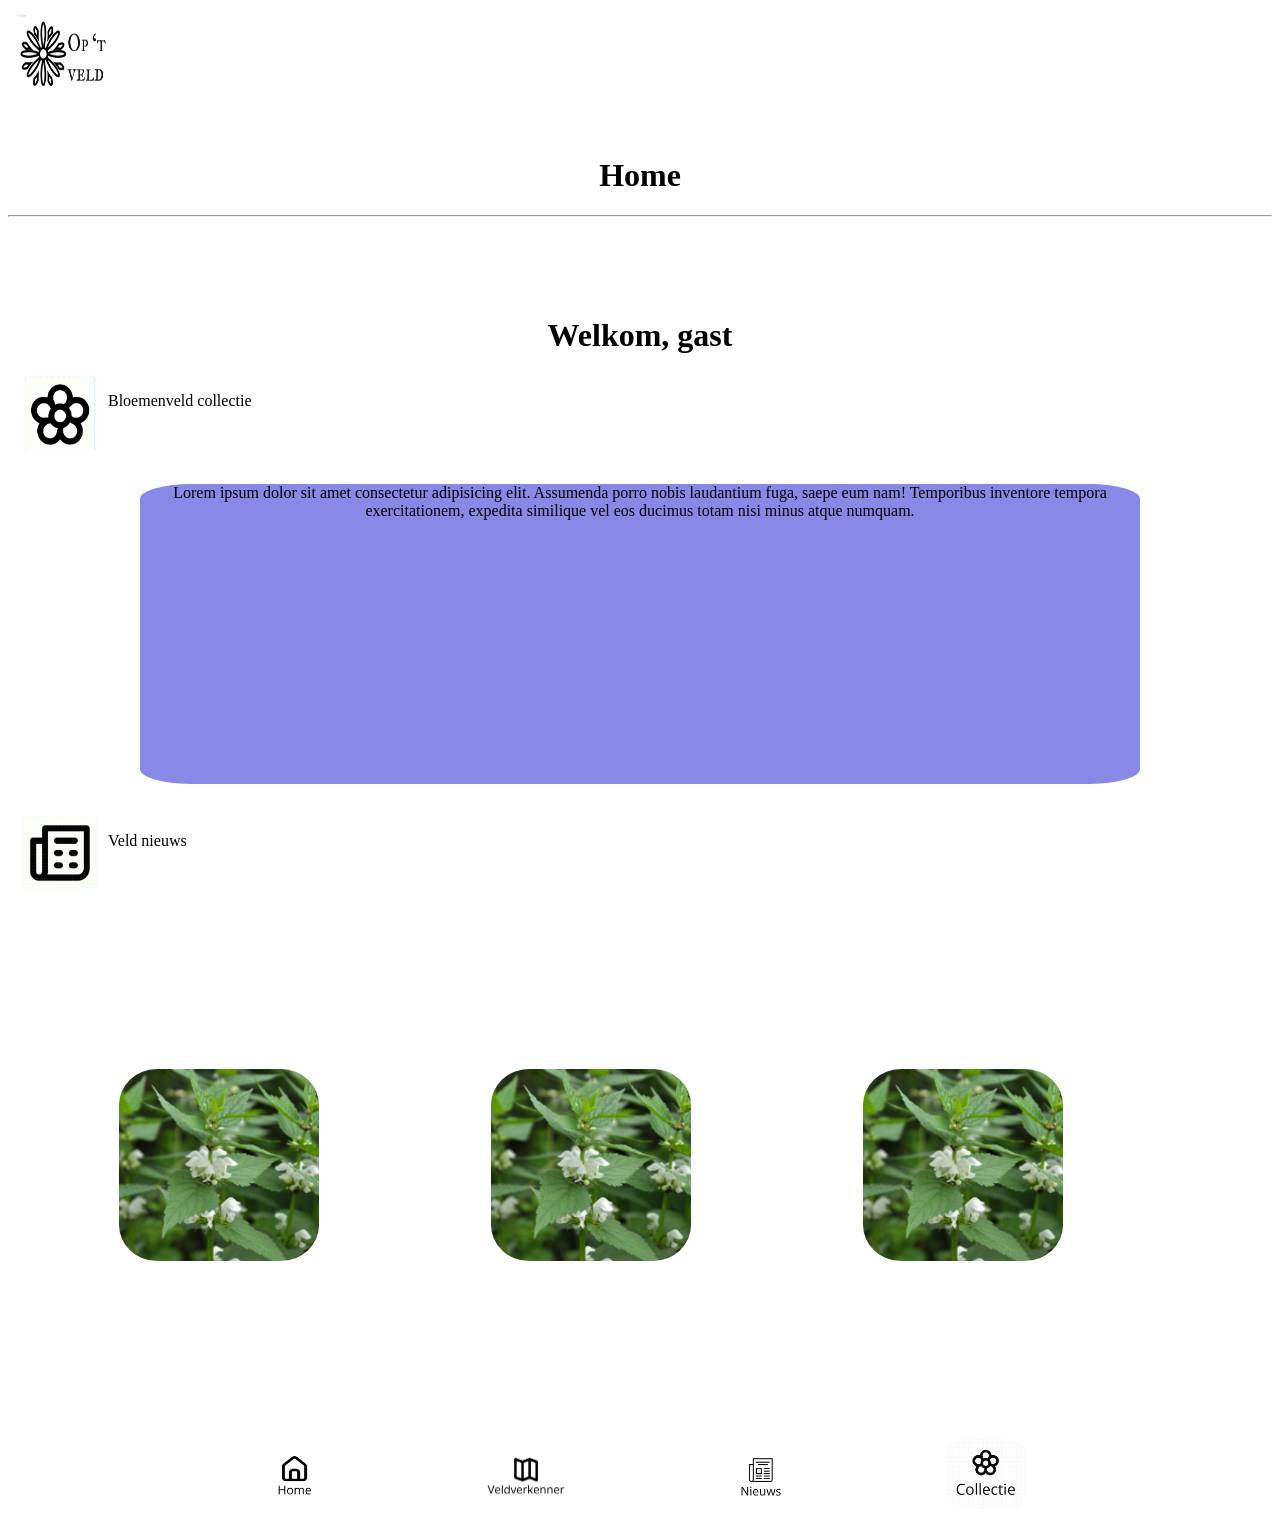
==== index.html @ b9565fb1 "Ik heb de meeste van de github en mentor feedback aangepast op mijn project, met meerdere aanpassing" ====
<!DOCTYPE html>
<html lang="en">
<head>
    <meta charset="UTF-8">
    <meta name="viewport" content="width=device-width initial-scale=1.0">
    <title>Homepage</title>
    <link rel="stylesheet" href="CSS/styles.css">
</head>
<body>
    <header>
        <img class="Logo"  src="Images/LOGO2-removebg-preview.png">
        <h1>Home</h1>
    </header>
    <hr>
<main>

        <h1 class="welkom">Welkom, gast</h1>

        <section class="BC">
           <img class="logo" src="Images/Logo.PNG"> 
           <p>Bloemenveld collectie</p>
        </section>
        <br>

    <div class="box">Lorem ipsum dolor sit amet consectetur adipisicing elit. 
    Assumenda porro nobis laudantium fuga, saepe eum nam! Temporibus inventore tempora exercitationem, 
    expedita similique vel eos ducimus totam nisi minus atque numquam.</div>


<div class="veld-nieuws">
    <img class="icon2" src="Images/veldkenner.PNG">
    <p>Veld nieuws</p>
</div>


<div class="carousel">
  <div class="carousel-track">
    <div class="group">
       <a href="https://coffeecompany.nl/locations/wibautstraat-7/">
    <div class="card"><img class="spots" src="Images/Header.PNG" alt="image of a coffee spot"></div>
    </a>

<a href="https://hvana.nl/nieuws/dit-zijn-de-plekken-om-te-chillen-op-de-campus">
    <div class="card"><img class="spots" src="Images/Header.PNG" alt="image of a business building"></div>
    </a>

<a href="https://www.hva.nl/locaties/wibauthuis-bibliotheek">
    <div class="card"><img class="spots" src="Images/Header.PNG" alt="image of a library"></div>
    </a>

<a href="https://www.hva.nl/locaties/benno-premselahuis">
    <div class="card"><img class="spots" src="Images/Header.PNG" alt="image of the BPH house"></div>
    </a>

<a href="https://www.hva.nl/locaties/jakoba-mulderhuis">
    <div class="card"><img class="spots" src="Images/Header.PNG" alt="image of the JMH house"></div>
    </a>

<div class="group">

    <a href="https://www.youtube.com/watch?v=Q81r0pHQcbk">
        <div class="card"><img class="spots" src="Images/Header.PNG" alt="Image of Leeuwenburg building HvA"></div>
        </a>

    <a href="https://hvana.nl/nieuws/dit-zijn-de-plekken-om-te-chillen-op-de-campus">
        <div class="card"><img class="spots" src="Images/Header.PNG" alt="Image of SportCampusMeurerhuis"></div>
        </a>

    <a href="https://hvana.nl/nieuws/dit-zijn-de-plekken-om-te-chillen-op-de-campus">
        <div class="card"><img class="spots" src="Images/Header.PNG" alt="Image of NicotulpHuis"></div>
        </a>

    <a href="https://www.hva.nl/locaties/theo-thijssenhuis">
        <div class="card"><img class="spots" src="Images/Header.PNG" alt="Image of FoodSpot Wibauthuis"></div>
        </a>

    <a href="https://cafefest.nl/">
        <div class="card"><img class="spots" src="Images/Header.PNG" alt="Image of CafeFest"></div>
        </a>
</div>

<!-- Duplicate so it loops seamlessly -->

<div class="group" aria-hidden="true">

    <a href="https://coffeecompany.nl/locations/wibautstraat-7/" tabindex="-1">
        <div class="card"><img class="spots" src="Images/Header.PNG" alt="" loading="lazy" decoding="async"></div>
    </a>

    <a href="https://hvana.nl/nieuws/dit-zijn-de-plekken-om-te-chillen-op-de-campus" tabindex="-1">
        <div class="card"><img class="spots" src="Images/Header.PNG" alt="" loading="lazy" decoding="async"></div>
    </a>

    <a href="https://www.hva.nl/locaties/wibauthuis-bibliotheek" tabindex="-1">
        <div class="card"><img class="spots" src="Images/Header.PNG" alt="" loading="lazy" decoding="async"></div>
    </a>

    <a href="https://www.hva.nl/locaties/benno-premselahuis" tabindex="-1">
        <div class="card"><img class="spots" src="Images/Header.PNG" alt="" loading="lazy" decoding="async"></div>
    </a>

    <a href="https://www.hva.nl/locaties/jakoba-mulderhuis" tabindex="-1">
        <div class="card"><img class="spots" src="Images/Header.PNG" alt="" loading="lazy" decoding="async"></div>
    </a>

</div>

<div class="group" aria-hidden="true">

    <a href="https://www.youtube.com/watch?v=Q81r0pHQcbk" tabindex="-1">
        <div class="card"><img class="spots" src="Images/Header.PNG" alt="" loading="lazy" decoding="async"></div>
    </a>

    <a href="https://hvana.nl/nieuws/dit-zijn-de-plekken-om-te-chillen-op-de-campus" tabindex="-1">
        <div class="card"><img class="spots" src="Images/Header.PNG" alt="" loading="lazy" decoding="async"></div>
    </a>

    <a href="https://hvana.nl/nieuws/dit-zijn-de-plekken-om-te-chillen-op-de-campus" tabindex="-1">
        <div class="card"><img class="spots" src="Images/Header.PNG" alt="" loading="lazy" decoding="async"></div>
    </a>

    <a href="https://www.hva.nl/locaties/theo-thijssenhuis" tabindex="-1">
        <div class="card"><img class="spots" src="Images/Header.PNG" alt="" loading="lazy" decoding="async"></div>
    </a>

    <a href="https://cafefest.nl/" tabindex="-1">
        <div class="card"><img class="spots" src="Images/Header.PNG" alt="" loading="lazy" decoding="async"></div>
    </a>

</div>

    </div>
    
</main>

    <footer class="navfooter">

        <a href="index.html" class="nav item">
            <img class="NF" src="Images/Home.PNG">
        </a>

        <a href="veldverkenner.html" class="nav item">
            <img class="NG" src="Images/Veldverkenner.PNG">
        </a>

        <a href="" class="nav item">
            <img class="NF" src="Images/news.PNG">
        </a>

        <a href="collectie.html" class="nav item">
            <img class="NF" src="Images/collectie.PNG">
        </a>

    </footer>
</body>
</html>
---- CSS/styles.css ----
.Logo{
    width: 120px;
    height: 100px;
}

h1{
    font-family: 'Times New Roman', Times, serif;
    text-align: center;
    margin-top: 45px;
    
}

.welkom{
    text-align: center;
    margin-top: 100px;
    font-family:'Times New Roman', Times, serif;

}

.logo{
    display: inline-flex;
    width: 75px;
    height: 75px;
}


.BC {
    margin: 15px;
    display: flex;
    text-align: left;
    gap: 10px;
}

.veld-nieuws{
    margin: 15px;
    display: flex;
    gap: 10px;
    margin-top: 32px;
}

.icon2{
    width: 75px;
    height: 75px;
}

.box{
    display: flex;
    justify-content: center;
    margin: 0 auto;
    background-color: rgb(136, 136, 231);
    width: 300px;
    height: 200px;
    border-radius: 5%;
    text-align: center;

}

.archive {
  padding: 3rem 0;
  
}

.archive-header {
  display: flex;
  align-items: center;
  justify-content: space-between;
  position: relative;
}

.scroll{
    text-align: center;
}


.clickthis{
    text-align: center;
}


footer{
    padding: 0 var(--page-padding) 4rem;
}

footer hr{
    width: min(48rem, 100%);
    margin: 0 auto;

    border: none;
    border-top: 1px solid rgb(244 244 241 / 15%);
}

.bye{
    text-align: center;
    margin-top: 100px;

}

.Contact{
    list-style: none;
    display: flex;
    padding: 15px;
    gap: 100px;
    justify-content: center;
    text-decoration: none;
}

.Contact a{
    text-decoration: none;

    transition: color 0.3s ease;
}

.Contact a svg.contact-icon {
    width: 1em;
    height: 1em;

    margin-right: 0.4em;

    vertical-align: -0.12em;
}

.Contact a:hover,
.Contact a:focus-visible{
    color: pink;

    text-decoration: underline;
    text-underline-offset: 0.3em;
}

.carousel {
  margin: 100px auto;
  width: 90%;
  overflow: scroll;
  scrollbar-width: none;
  
}

.carousel-track {
  display: flex;
  align-items: center;
  width: max-content;
  animation: spin 30s linear infinite;
}

.carousel:hover .carousel-track,
.carousel:focus-within .carousel-track {
  animation-play-state: paused;
}



.card{
    flex: 0 0 4em;
    width: 300px;
    height: 300px;
    padding: 0.5em;
  --color-background: #080808;
  --color-text: #f4f4f1;
  --color-muted: #a3a3a0;

  --wave-one: #6b1f2a;
  --wave-two: #243f8f;
  --wave-three: #5b3f72;
    font-size: 3em;
    border-radius: .2em;
    text-align: center;
    align-content: center;
    flex-shrink: 0;
}

.spots{
    width: 200px;
    height: 4em;
    padding: 0.5em;
    border-radius: .2em;
    align-content: center;
    object-fit: cover;
    display: block;
    border-radius: 25%;
}

.group {
  display: flex;
  align-items: center;
  gap: 1.5em;
}

@keyframes spin {
  from { translate: 0; }
  to { translate: calc(-50% - 0.75em); }
}




.navfooter{
    display: flex;
    align-items: center;
    justify-content: center;
    gap: 0.3em;
    
}

.NF{
    width: 80px;
    border-radius: 25%;
}
.NG{
    width: 100px;
    border-radius: 25%;
}


@media(min-width:500px) {
    
    .navfooter{
    gap: 9em;

    
}
.box{
    width: 1000px;
    height: 300px;
   

}

}
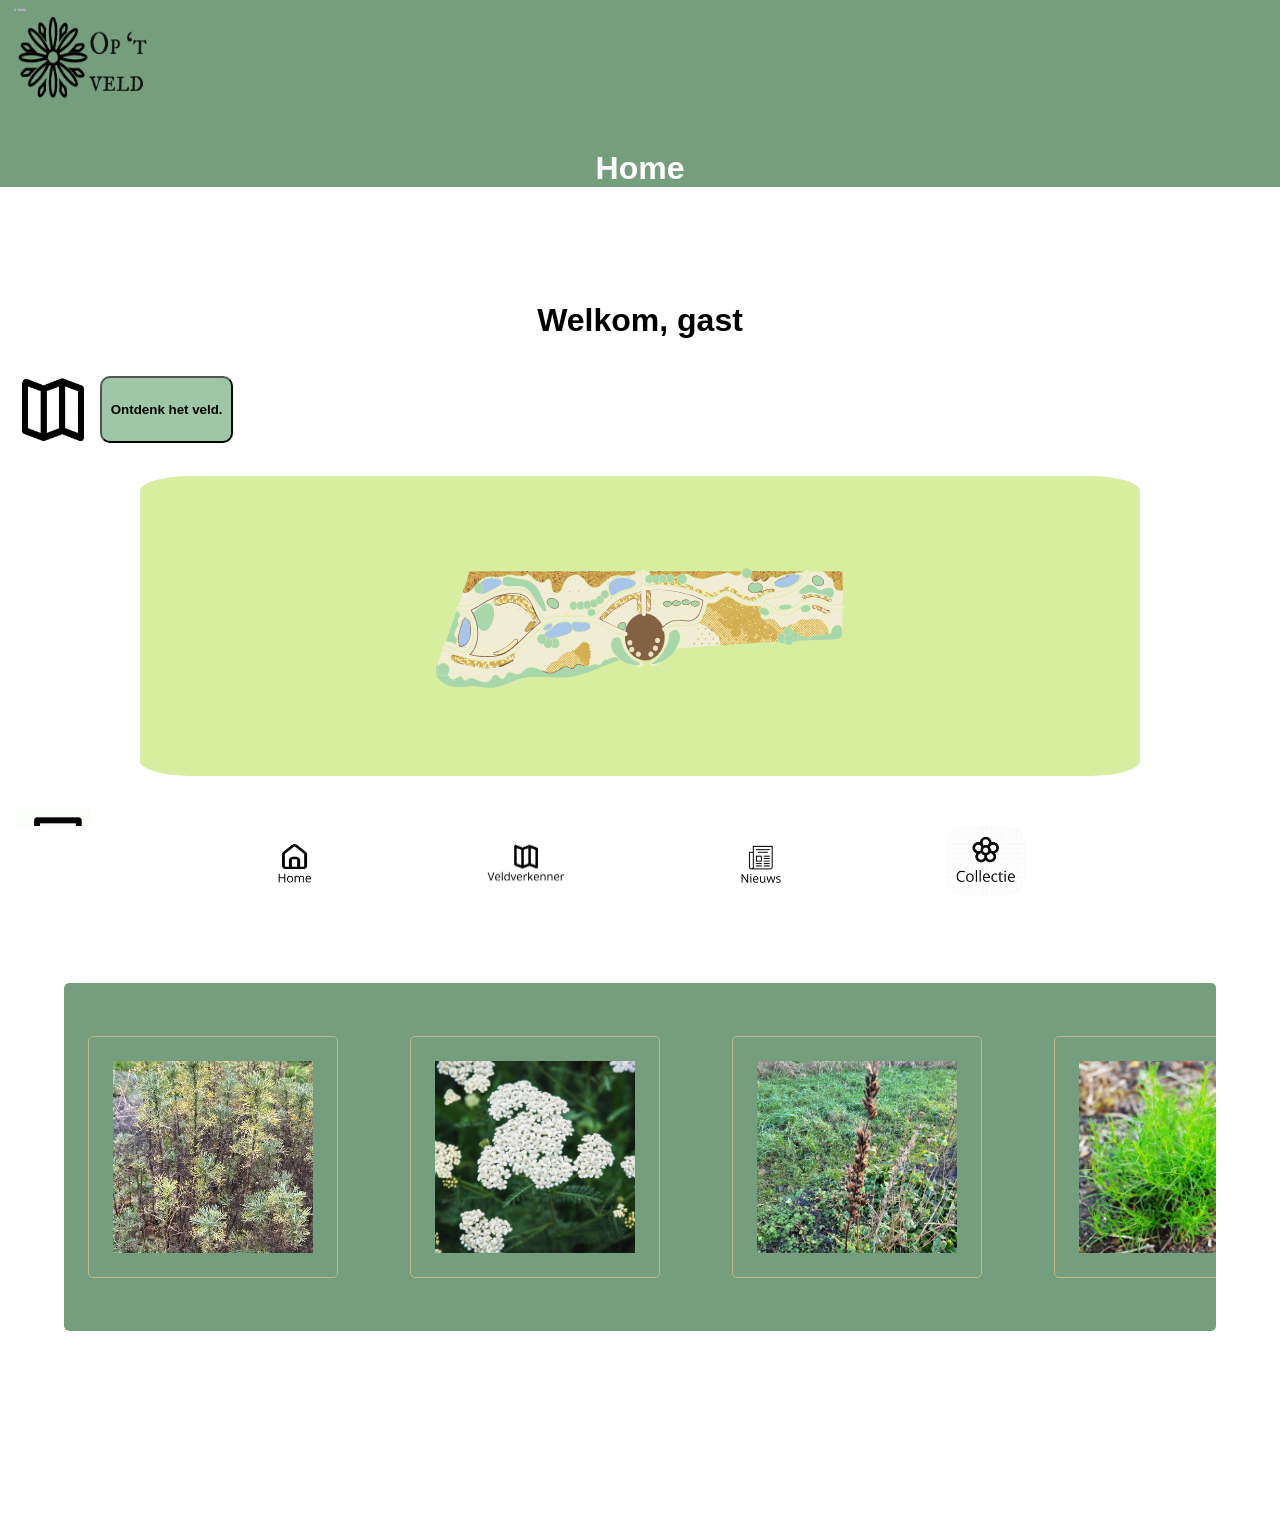
==== commit 76da1809: "Redesign, javascript toevoeging, kaart en informatie toevoeging" ====
--- a/index.html
+++ b/index.html
@@ -11,21 +11,19 @@
         <img class="Logo"  src="Images/LOGO2-removebg-preview.png">
         <h1>Home</h1>
     </header>
-    <hr>
 <main>
 
         <h1 class="welkom">Welkom, gast</h1>
 
         <section class="BC">
-           <img class="logo" src="Images/Logo.PNG"> 
-           <p>Bloemenveld collectie</p>
+           <img class="logo" src="Images/Vector.png"> 
+           <a href="veldverkenner.html"><button class="veldbutton"><strong>Ontdenk het veld.</strong></button></a>
         </section>
         <br>
 
-    <div class="box">Lorem ipsum dolor sit amet consectetur adipisicing elit. 
-    Assumenda porro nobis laudantium fuga, saepe eum nam! Temporibus inventore tempora exercitationem, 
-    expedita similique vel eos ducimus totam nisi minus atque numquam.</div>
-
+    <div class="box">
+        <img src="Images/Bloemenveld_kaart.svg">
+    </div>
 
 <div class="veld-nieuws">
     <img class="icon2" src="Images/veldkenner.PNG">
@@ -37,19 +35,19 @@
   <div class="carousel-track">
     <div class="group">
        <a href="https://coffeecompany.nl/locations/wibautstraat-7/">
-    <div class="card"><img class="spots" src="Images/Header.PNG" alt="image of a coffee spot"></div>
+    <div class="card"><img class="spots" src="Images/Nieuws1.jpg" alt="image of a coffee spot"></div>
     </a>
 
 <a href="https://hvana.nl/nieuws/dit-zijn-de-plekken-om-te-chillen-op-de-campus">
-    <div class="card"><img class="spots" src="Images/Header.PNG" alt="image of a business building"></div>
+    <div class="card"><img class="spots" src="Images/nieuws1.png" alt="image of a business building"></div>
     </a>
 
 <a href="https://www.hva.nl/locaties/wibauthuis-bibliotheek">
-    <div class="card"><img class="spots" src="Images/Header.PNG" alt="image of a library"></div>
+    <div class="card"><img class="spots" src="Images/nieuws2.jpg" alt="image of a library"></div>
     </a>
 
 <a href="https://www.hva.nl/locaties/benno-premselahuis">
-    <div class="card"><img class="spots" src="Images/Header.PNG" alt="image of the BPH house"></div>
+    <div class="card"><img class="spots" src="Images/nieuws3.png" alt="image of the BPH house"></div>
     </a>
 
 <a href="https://www.hva.nl/locaties/jakoba-mulderhuis">
--- a/CSS/styles.css
+++ b/CSS/styles.css
@@ -1,26 +1,39 @@
+body{
+    padding-bottom: 100px;
+    font-family: sans-serif;
+    margin: 0;
+}
+
+header{
+    background-color:  rgb(116, 158, 126);
+}
+
 .Logo{
-    width: 120px;
-    height: 100px;
+    width: 180px;
+    height: 125px;
 }
 
 h1{
-    font-family: 'Times New Roman', Times, serif;
-    text-align: center;
-    margin-top: 45px;
-    
-}
-
+    text-align: center;
+    color: white;
+}
+
+.veldbutton{
+    border-radius: 10px;
+    width: 10em;
+    height: 5em;
+    background-color: rgb(157, 199, 167) ;
+}
 .welkom{
     text-align: center;
     margin-top: 100px;
-    font-family:'Times New Roman', Times, serif;
-
+    color: black;
+    padding: 15px;
 }
 
 .logo{
     display: inline-flex;
     width: 75px;
-    height: 75px;
 }
 
 
@@ -47,11 +60,10 @@
     display: flex;
     justify-content: center;
     margin: 0 auto;
-    background-color: rgb(136, 136, 231);
-    width: 300px;
-    height: 200px;
+    background-color: rgb(215, 238, 160);
+    width: 375px;
+    height: 275px;
     border-radius: 5%;
-    text-align: center;
 
 }
 
@@ -132,6 +144,7 @@
   width: 90%;
   overflow: scroll;
   scrollbar-width: none;
+  border-radius: 5px;
   
 }
 
@@ -139,44 +152,32 @@
   display: flex;
   align-items: center;
   width: max-content;
-  animation: spin 30s linear infinite;
-}
-
-.carousel:hover .carousel-track,
-.carousel:focus-within .carousel-track {
-  animation-play-state: paused;
-}
-
+}
 
 
 .card{
     flex: 0 0 4em;
-    width: 300px;
+    width: 100%;
     height: 300px;
     padding: 0.5em;
-  --color-background: #080808;
-  --color-text: #f4f4f1;
-  --color-muted: #a3a3a0;
-
-  --wave-one: #6b1f2a;
-  --wave-two: #243f8f;
-  --wave-three: #5b3f72;
     font-size: 3em;
-    border-radius: .2em;
+    border-radius: 5px;
     text-align: center;
     align-content: center;
     flex-shrink: 0;
+    background-color: rgb(116, 158, 126);
 }
 
 .spots{
     width: 200px;
     height: 4em;
     padding: 0.5em;
-    border-radius: .2em;
+    border-radius: 5px;
     align-content: center;
     object-fit: cover;
     display: block;
-    border-radius: 25%;
+    border-radius: 5px;
+    border:solid 1px rgb(187, 187, 137);
 }
 
 .group {
@@ -198,8 +199,14 @@
     align-items: center;
     justify-content: center;
     gap: 0.3em;
+    position: fixed;
+    bottom: 0;
+    width: 100%;
+    z-index: 1000;
+    background-color: white;
+}
     
-}
+
 
 .NF{
     width: 80px;
@@ -208,6 +215,10 @@
 .NG{
     width: 100px;
     border-radius: 25%;
+}
+
+.NF, .NG:hover{
+    background-color: rgb(119, 119, 89);
 }
 
 
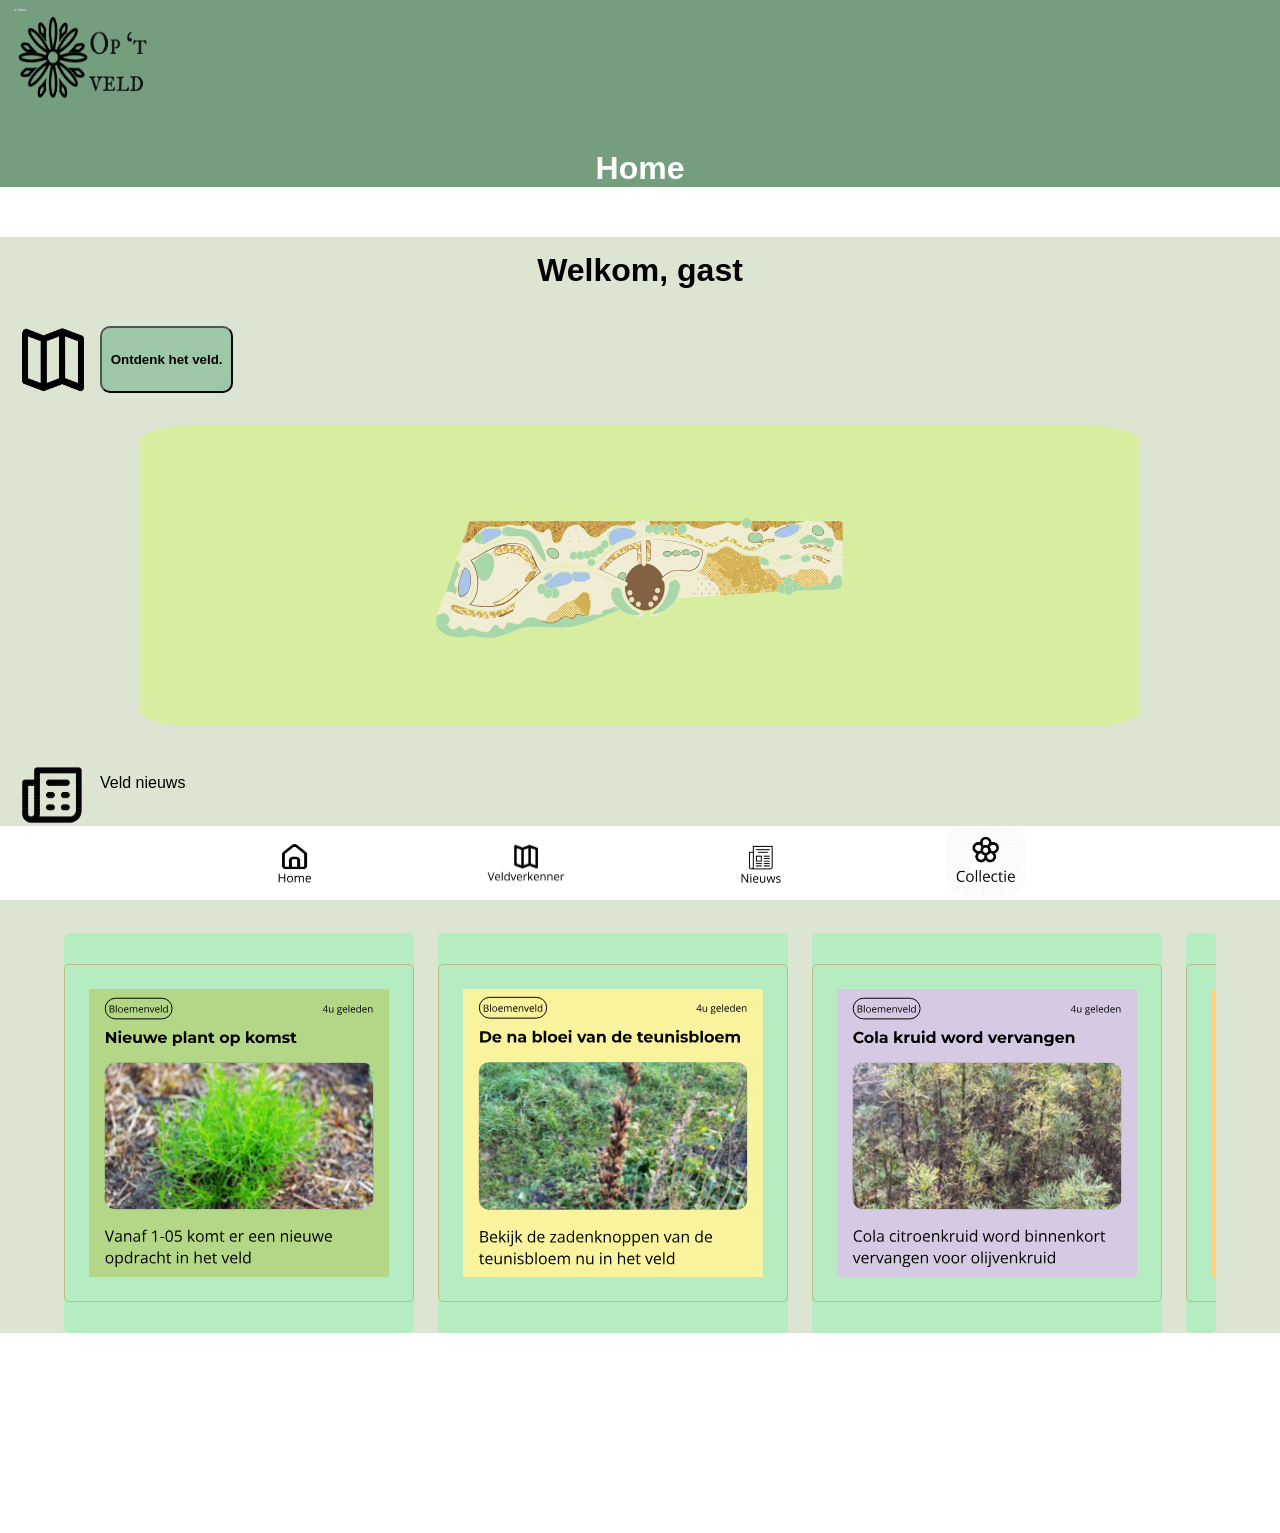
==== commit 2b1596b1: "Added function buttons JS to veldverkenner, size change collectie cards and change news carousel" ====
--- a/index.html
+++ b/index.html
@@ -26,7 +26,7 @@
     </div>
 
 <div class="veld-nieuws">
-    <img class="icon2" src="Images/veldkenner.PNG">
+    <img class="icon2" src="Images/veldverkenner1.png.png">
     <p>Veld nieuws</p>
 </div>
 
@@ -35,99 +35,22 @@
   <div class="carousel-track">
     <div class="group">
        <a href="https://coffeecompany.nl/locations/wibautstraat-7/">
-    <div class="card"><img class="spots" src="Images/Nieuws1.jpg" alt="image of a coffee spot"></div>
+    <div class="card"><img class="spots" src="Images/Frame68.svg" alt="image of a coffee spot"></div>
     </a>
 
 <a href="https://hvana.nl/nieuws/dit-zijn-de-plekken-om-te-chillen-op-de-campus">
-    <div class="card"><img class="spots" src="Images/nieuws1.png" alt="image of a business building"></div>
+    <div class="card"><img class="spots" src="Images/Frame79.svg" alt="image of a business building"></div>
     </a>
 
 <a href="https://www.hva.nl/locaties/wibauthuis-bibliotheek">
-    <div class="card"><img class="spots" src="Images/nieuws2.jpg" alt="image of a library"></div>
+    <div class="card"><img class="spots" src="Images/Frame81.svg" alt="image of a library"></div>
     </a>
 
 <a href="https://www.hva.nl/locaties/benno-premselahuis">
-    <div class="card"><img class="spots" src="Images/nieuws3.png" alt="image of the BPH house"></div>
+    <div class="card"><img class="spots" src="Images/Frame82.svg" alt="image of the BPH house"></div>
     </a>
-
-<a href="https://www.hva.nl/locaties/jakoba-mulderhuis">
-    <div class="card"><img class="spots" src="Images/Header.PNG" alt="image of the JMH house"></div>
-    </a>
-
-<div class="group">
-
-    <a href="https://www.youtube.com/watch?v=Q81r0pHQcbk">
-        <div class="card"><img class="spots" src="Images/Header.PNG" alt="Image of Leeuwenburg building HvA"></div>
-        </a>
-
-    <a href="https://hvana.nl/nieuws/dit-zijn-de-plekken-om-te-chillen-op-de-campus">
-        <div class="card"><img class="spots" src="Images/Header.PNG" alt="Image of SportCampusMeurerhuis"></div>
-        </a>
-
-    <a href="https://hvana.nl/nieuws/dit-zijn-de-plekken-om-te-chillen-op-de-campus">
-        <div class="card"><img class="spots" src="Images/Header.PNG" alt="Image of NicotulpHuis"></div>
-        </a>
-
-    <a href="https://www.hva.nl/locaties/theo-thijssenhuis">
-        <div class="card"><img class="spots" src="Images/Header.PNG" alt="Image of FoodSpot Wibauthuis"></div>
-        </a>
-
-    <a href="https://cafefest.nl/">
-        <div class="card"><img class="spots" src="Images/Header.PNG" alt="Image of CafeFest"></div>
-        </a>
+ </div>
 </div>
-
-<!-- Duplicate so it loops seamlessly -->
-
-<div class="group" aria-hidden="true">
-
-    <a href="https://coffeecompany.nl/locations/wibautstraat-7/" tabindex="-1">
-        <div class="card"><img class="spots" src="Images/Header.PNG" alt="" loading="lazy" decoding="async"></div>
-    </a>
-
-    <a href="https://hvana.nl/nieuws/dit-zijn-de-plekken-om-te-chillen-op-de-campus" tabindex="-1">
-        <div class="card"><img class="spots" src="Images/Header.PNG" alt="" loading="lazy" decoding="async"></div>
-    </a>
-
-    <a href="https://www.hva.nl/locaties/wibauthuis-bibliotheek" tabindex="-1">
-        <div class="card"><img class="spots" src="Images/Header.PNG" alt="" loading="lazy" decoding="async"></div>
-    </a>
-
-    <a href="https://www.hva.nl/locaties/benno-premselahuis" tabindex="-1">
-        <div class="card"><img class="spots" src="Images/Header.PNG" alt="" loading="lazy" decoding="async"></div>
-    </a>
-
-    <a href="https://www.hva.nl/locaties/jakoba-mulderhuis" tabindex="-1">
-        <div class="card"><img class="spots" src="Images/Header.PNG" alt="" loading="lazy" decoding="async"></div>
-    </a>
-
-</div>
-
-<div class="group" aria-hidden="true">
-
-    <a href="https://www.youtube.com/watch?v=Q81r0pHQcbk" tabindex="-1">
-        <div class="card"><img class="spots" src="Images/Header.PNG" alt="" loading="lazy" decoding="async"></div>
-    </a>
-
-    <a href="https://hvana.nl/nieuws/dit-zijn-de-plekken-om-te-chillen-op-de-campus" tabindex="-1">
-        <div class="card"><img class="spots" src="Images/Header.PNG" alt="" loading="lazy" decoding="async"></div>
-    </a>
-
-    <a href="https://hvana.nl/nieuws/dit-zijn-de-plekken-om-te-chillen-op-de-campus" tabindex="-1">
-        <div class="card"><img class="spots" src="Images/Header.PNG" alt="" loading="lazy" decoding="async"></div>
-    </a>
-
-    <a href="https://www.hva.nl/locaties/theo-thijssenhuis" tabindex="-1">
-        <div class="card"><img class="spots" src="Images/Header.PNG" alt="" loading="lazy" decoding="async"></div>
-    </a>
-
-    <a href="https://cafefest.nl/" tabindex="-1">
-        <div class="card"><img class="spots" src="Images/Header.PNG" alt="" loading="lazy" decoding="async"></div>
-    </a>
-
-</div>
-
-    </div>
     
 </main>
 
--- a/CSS/styles.css
+++ b/CSS/styles.css
@@ -6,6 +6,10 @@
 
 header{
     background-color:  rgb(116, 158, 126);
+}
+
+main{
+    background-color: #DCE5D2;
 }
 
 .Logo{
@@ -26,7 +30,7 @@
 }
 .welkom{
     text-align: center;
-    margin-top: 100px;
+    margin-top: 50px;
     color: black;
     padding: 15px;
 }
@@ -156,21 +160,18 @@
 
 
 .card{
-    flex: 0 0 4em;
     width: 100%;
-    height: 300px;
-    padding: 0.5em;
+    height: 400px;
     font-size: 3em;
     border-radius: 5px;
     text-align: center;
     align-content: center;
-    flex-shrink: 0;
-    background-color: rgb(116, 158, 126);
+    background-color: rgb(182, 236, 194);
 }
 
 .spots{
-    width: 200px;
-    height: 4em;
+    width: 300px;
+    height: 6em;
     padding: 0.5em;
     border-radius: 5px;
     align-content: center;
@@ -217,9 +218,6 @@
     border-radius: 25%;
 }
 
-.NF, .NG:hover{
-    background-color: rgb(119, 119, 89);
-}
 
 
 @media(min-width:500px) {
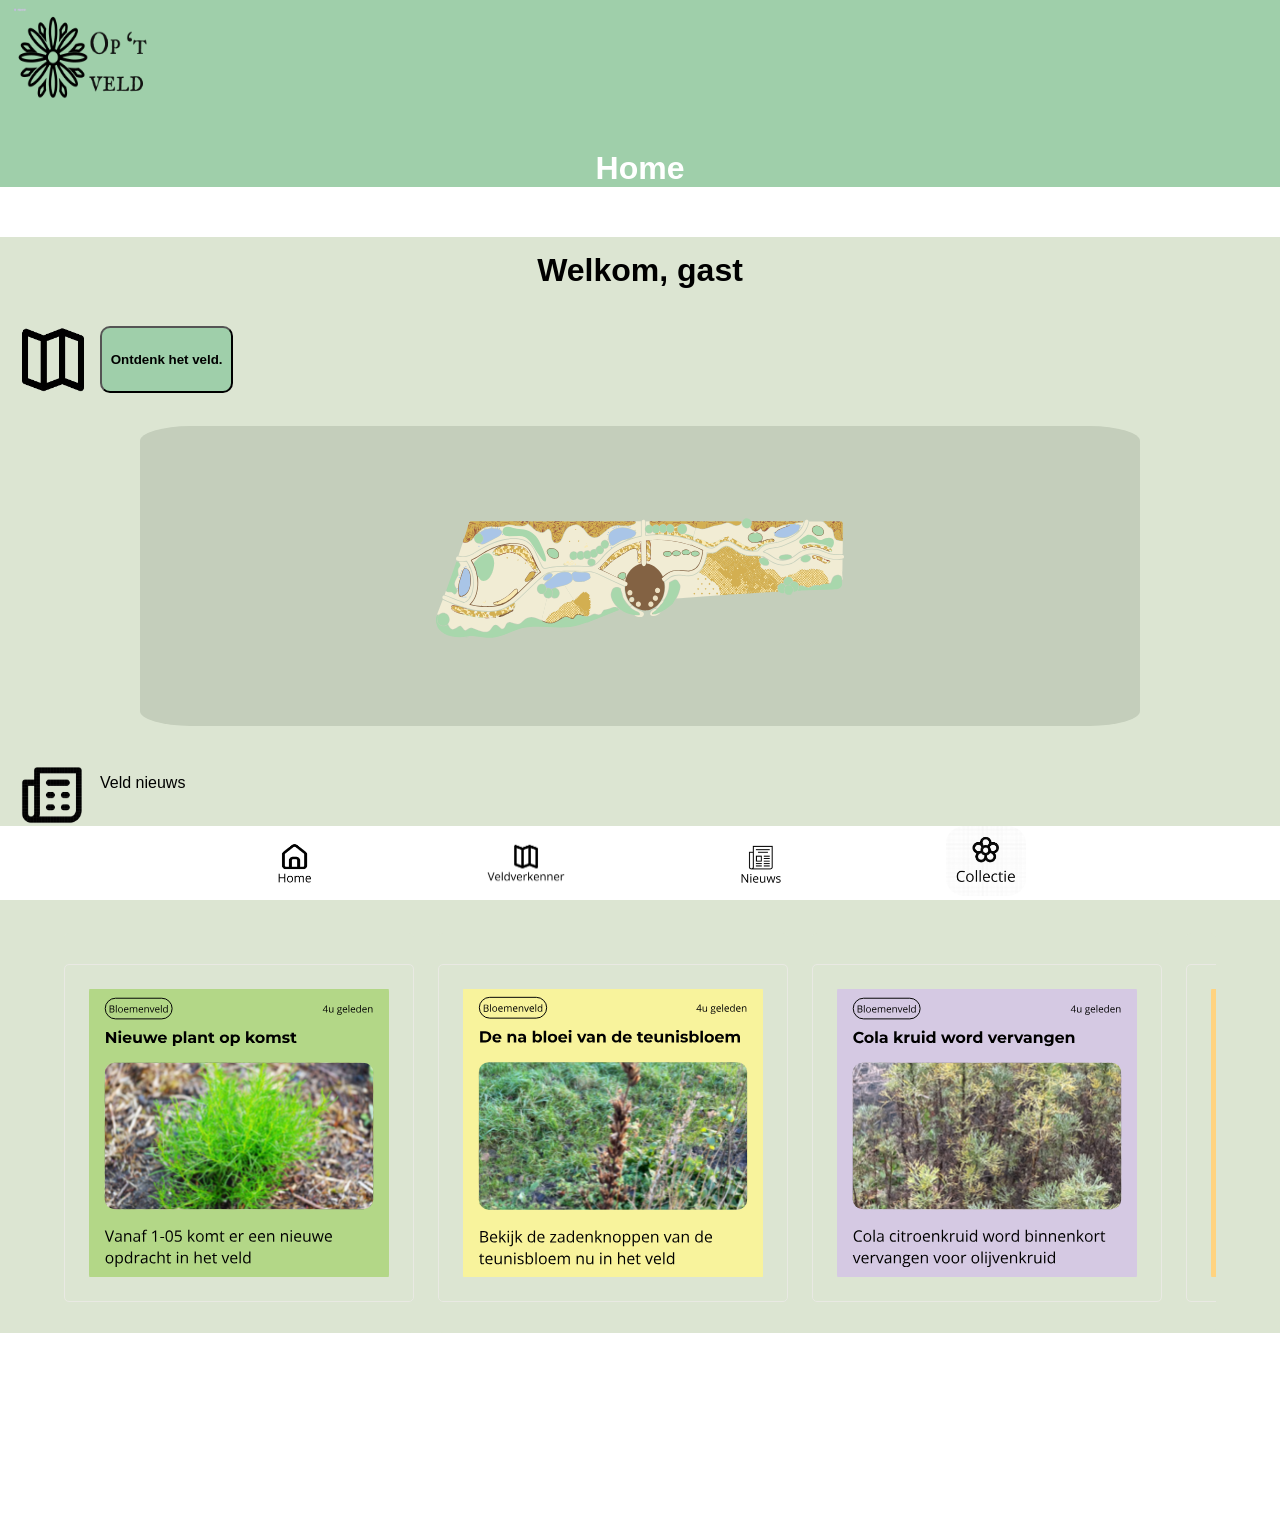
==== commit 58966def: "Semantische code, comment update en map desktop versie" ====
--- a/index.html
+++ b/index.html
@@ -7,72 +7,108 @@
     <link rel="stylesheet" href="CSS/styles.css">
 </head>
 <body>
+
+    <!-- Header containing the website logo and page title -->
     <header>
-        <img class="Logo"  src="Images/LOGO2-removebg-preview.png">
+        <img class="Logo" src="Images/LOGO2-removebg-preview.png" alt="Logo">
         <h1>Home</h1>
     </header>
-<main>
 
+    <!-- Main content of the homepage -->
+    <main>
+
+        <!-- Welcome message for the guest user -->
         <h1 class="welkom">Welkom, gast</h1>
 
+        <!-- Section containing the introduction and link to the field explorer -->
         <section class="BC">
-           <img class="logo" src="Images/Vector.png"> 
-           <a href="veldverkenner.html"><button class="veldbutton"><strong>Ontdenk het veld.</strong></button></a>
+            <img class="logo" src="Images/Vector.png" alt="">
+
+            <a href="veldverkenner.html">
+                <button class="veldbutton"><strong>Ontdenk het veld.</strong></button>
+            </a>
         </section>
+
         <br>
 
-    <div class="box">
-        <img src="Images/Bloemenveld_kaart.svg">
-    </div>
+        <!-- Image of the flower field map -->
+        <div class="box">
+            <img src="Images/Bloemenveld_kaart.svg" alt="Kaart van het bloemenveld">
+        </div>
 
-<div class="veld-nieuws">
-    <img class="icon2" src="Images/veldverkenner1.png.png">
-    <p>Veld nieuws</p>
-</div>
+        <!-- Heading for the field news section -->
+        <section class="veld-nieuws">
+            <img class="icon2" src="Images/veldverkenner1.png.png" alt="">
+            <p>Veld nieuws</p>
+        </section>
 
+        <!-- Carousel displaying different locations and spots -->
+        <section class="carousel">
 
-<div class="carousel">
-  <div class="carousel-track">
-    <div class="group">
-       <a href="https://coffeecompany.nl/locations/wibautstraat-7/">
-    <div class="card"><img class="spots" src="Images/Frame68.svg" alt="image of a coffee spot"></div>
-    </a>
+            <!-- Track containing the carousel items -->
+            <div class="carousel-track">
 
-<a href="https://hvana.nl/nieuws/dit-zijn-de-plekken-om-te-chillen-op-de-campus">
-    <div class="card"><img class="spots" src="Images/Frame79.svg" alt="image of a business building"></div>
-    </a>
+                <!-- Group of cards linking to different locations -->
+                <div class="group">
 
-<a href="https://www.hva.nl/locaties/wibauthuis-bibliotheek">
-    <div class="card"><img class="spots" src="Images/Frame81.svg" alt="image of a library"></div>
-    </a>
+                    <!-- Link to Coffeecompany -->
+                    <a href="https://coffeecompany.nl/locations/wibautstraat-7/">
+                        <div class="card">
+                            <img class="spots" src="Images/Frame68.svg" alt="image of a coffee spot">
+                        </div>
+                    </a>
 
-<a href="https://www.hva.nl/locaties/benno-premselahuis">
-    <div class="card"><img class="spots" src="Images/Frame82.svg" alt="image of the BPH house"></div>
-    </a>
- </div>
-</div>
-    
-</main>
+                    <!-- Link to campus relaxation spots -->
+                    <a href="https://hvana.nl/nieuws/dit-zijn-de-plekken-om-te-chillen-op-de-campus">
+                        <div class="card">
+                            <img class="spots" src="Images/Frame79.svg" alt="image of a business building">
+                        </div>
+                    </a>
 
+                    <!-- Link to the Wibauthuis library -->
+                    <a href="https://www.hva.nl/locaties/wibauthuis-bibliotheek">
+                        <div class="card">
+                            <img class="spots" src="Images/Frame81.svg" alt="image of a library">
+                        </div>
+                    </a>
+
+                    <!-- Link to the Benno Premselahuis -->
+                    <a href="https://www.hva.nl/locaties/benno-premselahuis">
+                        <div class="card">
+                            <img class="spots" src="Images/Frame82.svg" alt="image of the BPH house">
+                        </div>
+                    </a>
+
+                </div>
+            </div>
+        </section>
+
+    </main>
+
+    <!-- Footer containing the main navigation links -->
     <footer class="navfooter">
 
+        <!-- Navigation link to the homepage -->
         <a href="index.html" class="nav item">
-            <img class="NF" src="Images/Home.PNG">
+            <img class="NF" src="Images/Home.PNG" alt="Home">
         </a>
 
+        <!-- Navigation link to the field explorer -->
         <a href="veldverkenner.html" class="nav item">
-            <img class="NG" src="Images/Veldverkenner.PNG">
+            <img class="NG" src="Images/Veldverkenner.PNG" alt="Veldverkenner">
         </a>
 
+        <!-- Navigation link to the news page -->
         <a href="" class="nav item">
-            <img class="NF" src="Images/news.PNG">
+            <img class="NF" src="Images/news.PNG" alt="Nieuws">
         </a>
 
+        <!-- Navigation link to the collection page -->
         <a href="collectie.html" class="nav item">
-            <img class="NF" src="Images/collectie.PNG">
+            <img class="NF" src="Images/collectie.PNG" alt="Collectie">
         </a>
 
     </footer>
+
 </body>
-</html>
-
+</html>
--- a/CSS/styles.css
+++ b/CSS/styles.css
@@ -5,7 +5,7 @@
 }
 
 header{
-    background-color:  rgb(116, 158, 126);
+    background-color:  rgb(159, 207, 170);
 }
 
 main{
@@ -26,7 +26,7 @@
     border-radius: 10px;
     width: 10em;
     height: 5em;
-    background-color: rgb(157, 199, 167) ;
+    background-color: rgb(159, 207, 170);
 }
 .welkom{
     text-align: center;
@@ -64,7 +64,7 @@
     display: flex;
     justify-content: center;
     margin: 0 auto;
-    background-color: rgb(215, 238, 160);
+    background-color:#c4cebb;
     width: 375px;
     height: 275px;
     border-radius: 5%;
@@ -166,7 +166,7 @@
     border-radius: 5px;
     text-align: center;
     align-content: center;
-    background-color: rgb(182, 236, 194);
+    background-color: #DCE5D2;
 }
 
 .spots{
@@ -178,7 +178,7 @@
     object-fit: cover;
     display: block;
     border-radius: 5px;
-    border:solid 1px rgb(187, 187, 137);
+    border:solid 1px rgb(233, 233, 227);
 }
 
 .group {
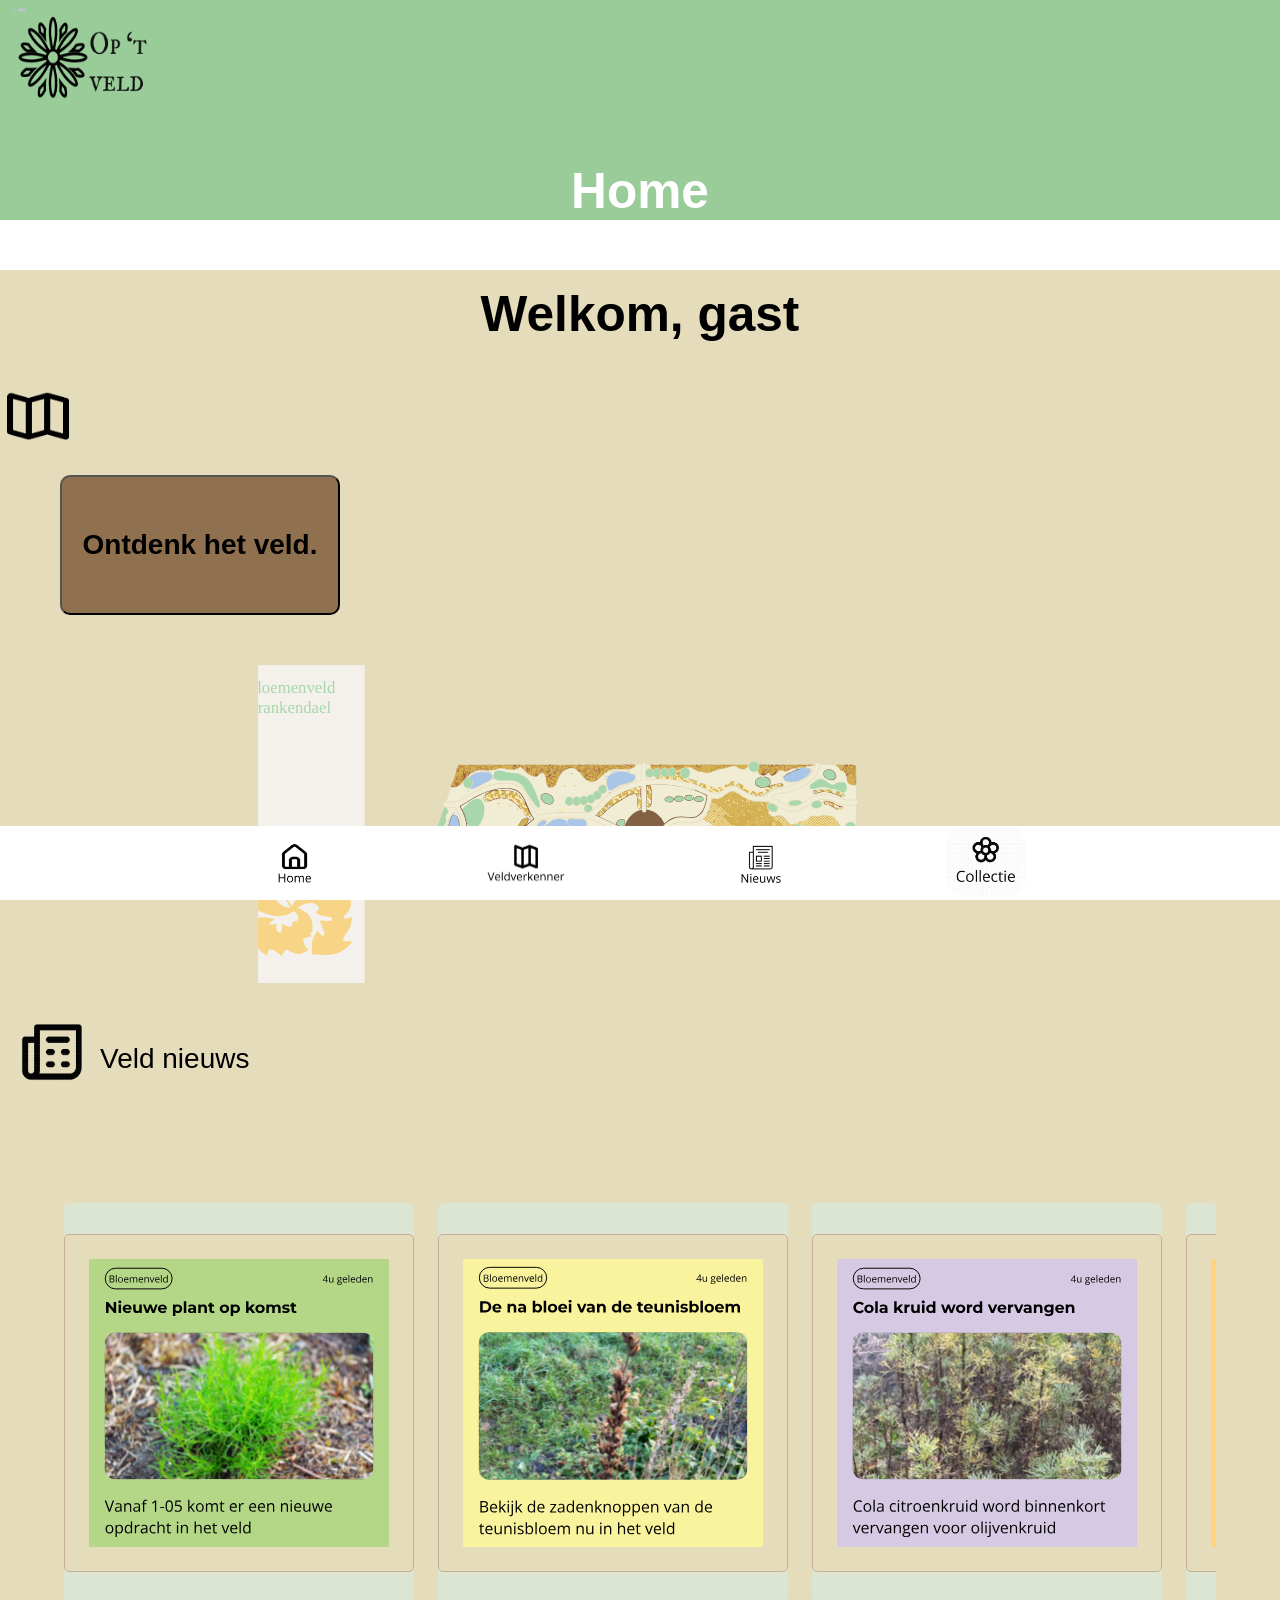
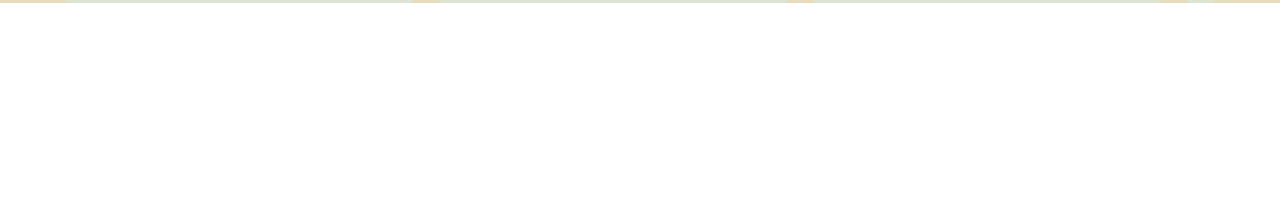
==== commit e105bb01: "Added interacief map, icons and popups, kleurverandering en resposiveness update kaart layout, font " ====
--- a/index.html
+++ b/index.html
@@ -21,9 +21,8 @@
         <h1 class="welkom">Welkom, gast</h1>
 
         <!-- Section containing the introduction and link to the field explorer -->
+         <img class="logo" src="Images/Vector.png" alt="">
         <section class="BC">
-            <img class="logo" src="Images/Vector.png" alt="">
-
             <a href="veldverkenner.html">
                 <button class="veldbutton"><strong>Ontdenk het veld.</strong></button>
             </a>
@@ -32,9 +31,10 @@
         <br>
 
         <!-- Image of the flower field map -->
+         <a href="veldverkenner.html">
         <div class="box">
-            <img src="Images/Bloemenveld_kaart.svg" alt="Kaart van het bloemenveld">
-        </div>
+            <img class="Map" src="Images/Bloemenveld_kaart.svg" alt="Kaart van het bloemenveld">
+        </div></a>
 
         <!-- Heading for the field news section -->
         <section class="veld-nieuws">
--- a/CSS/styles.css
+++ b/CSS/styles.css
@@ -2,14 +2,15 @@
     padding-bottom: 100px;
     font-family: sans-serif;
     margin: 0;
+
 }
 
 header{
-    background-color:  rgb(159, 207, 170);
+    background-color:  #99cc99
 }
 
 main{
-    background-color: #DCE5D2;
+    background-color: #e5dcbc
 }
 
 .Logo{
@@ -20,13 +21,23 @@
 h1{
     text-align: center;
     color: white;
+    font-size: clamp(2rem, 1.5rem + 2vw, 3.5rem);
+}
+
+h2{
+    font-size: clamp(2rem, 1.5rem + 2vw, 3.5rem);
+}
+
+p{
+   font-size: clamp(1rem, 0.75rem + 2vw, 1.75rem); 
 }
 
 .veldbutton{
     border-radius: 10px;
     width: 10em;
     height: 5em;
-    background-color: rgb(159, 207, 170);
+    background-color: #8f704f;
+    margin: 15px;
 }
 .welkom{
     text-align: center;
@@ -64,10 +75,10 @@
     display: flex;
     justify-content: center;
     margin: 0 auto;
-    background-color:#c4cebb;
+    background-image:#cfc7a9;
     width: 375px;
     height: 275px;
-    border-radius: 5%;
+    border-radius: 5px;
 
 }
 
@@ -178,7 +189,8 @@
     object-fit: cover;
     display: block;
     border-radius: 5px;
-    border:solid 1px rgb(233, 233, 227);
+    border:solid 1px #c5ae95;
+    background-color: #e5dcbc;
 }
 
 .group {
@@ -220,7 +232,7 @@
 
 
 
-@media(min-width:500px) {
+@media(min-width:768px) {
     
     .navfooter{
     gap: 9em;
@@ -228,12 +240,24 @@
     
 }
 .box{
-    width: 1000px;
-    height: 300px;
-   
-
-}
-
-}
-
-
+    width: 62.5rem;
+    height: 20rem;
+}
+
+.Map{
+    width: 47.8rem;
+}
+
+
+.veldbutton{
+font-size: clamp(1rem, 0.75rem + 2vw, 1.75rem); 
+}
+
+.BC{
+    padding-left: 30px;
+}
+
+
+}
+
+
